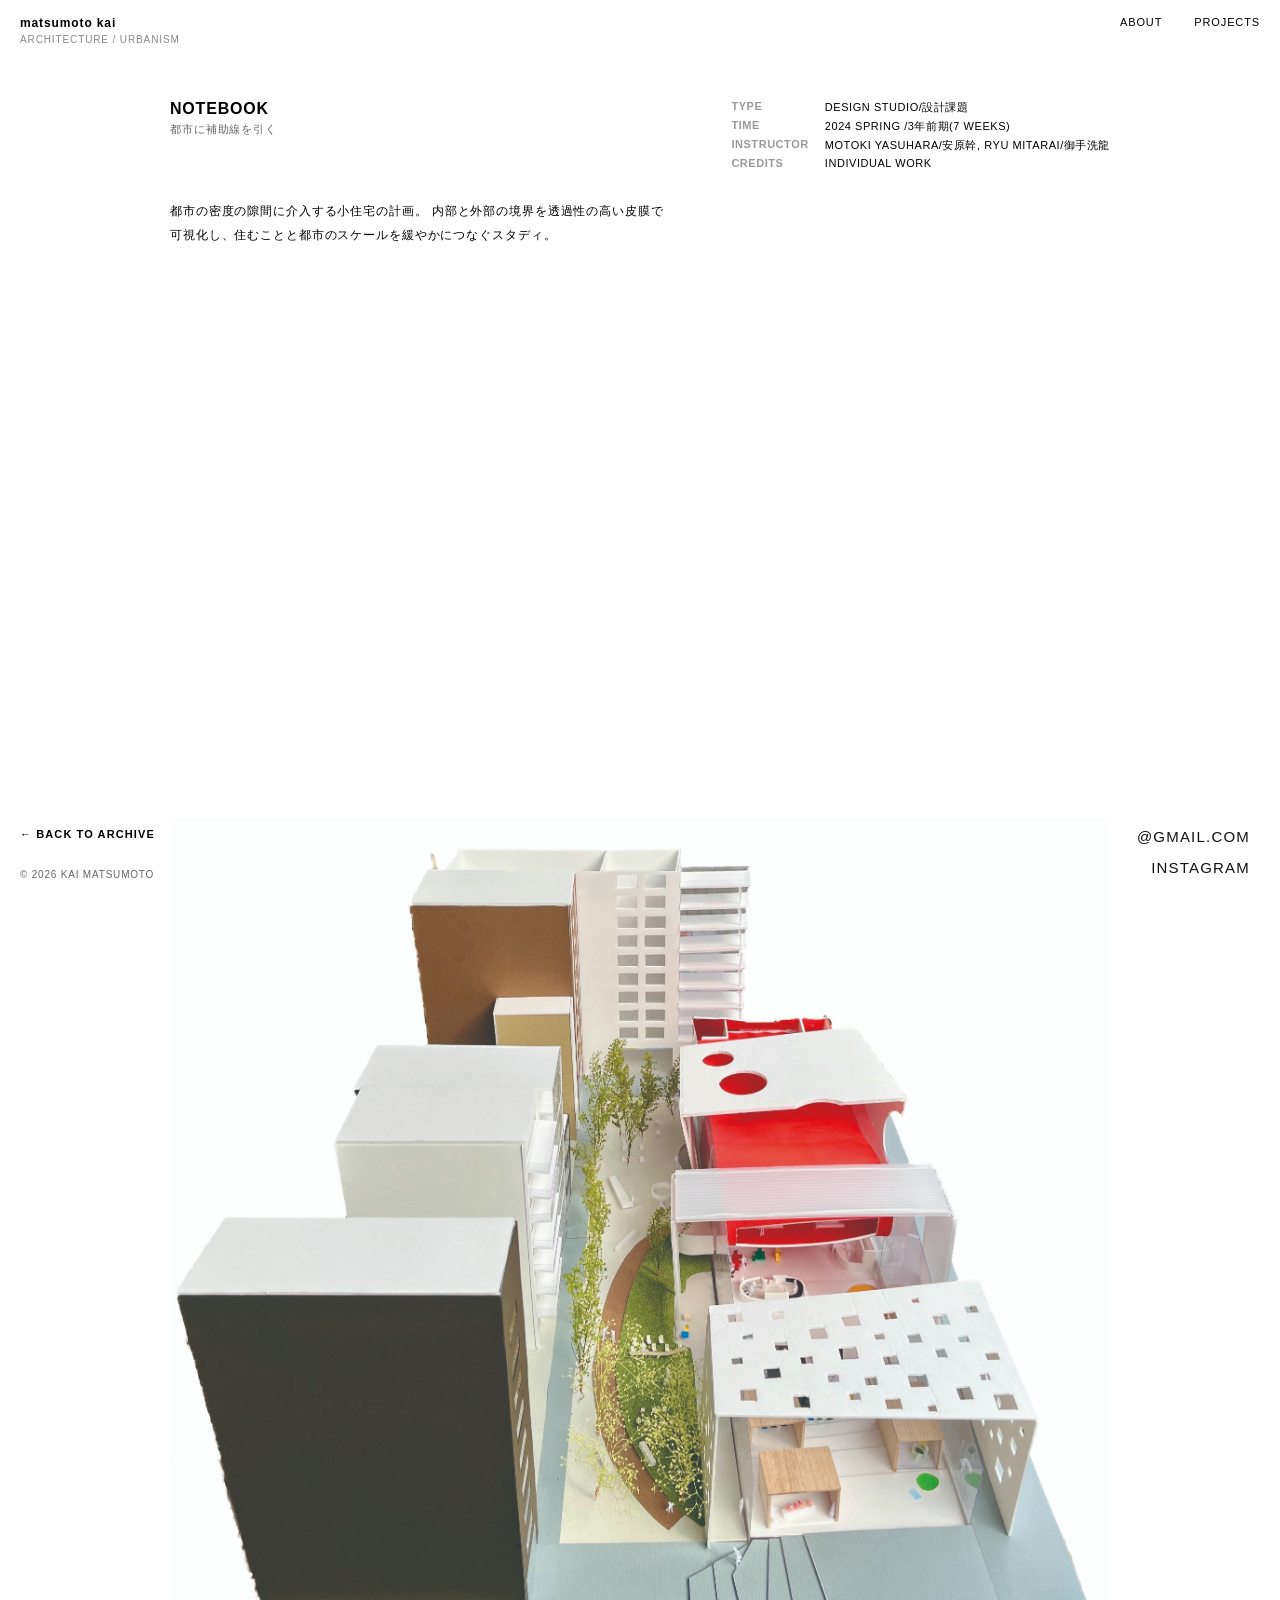
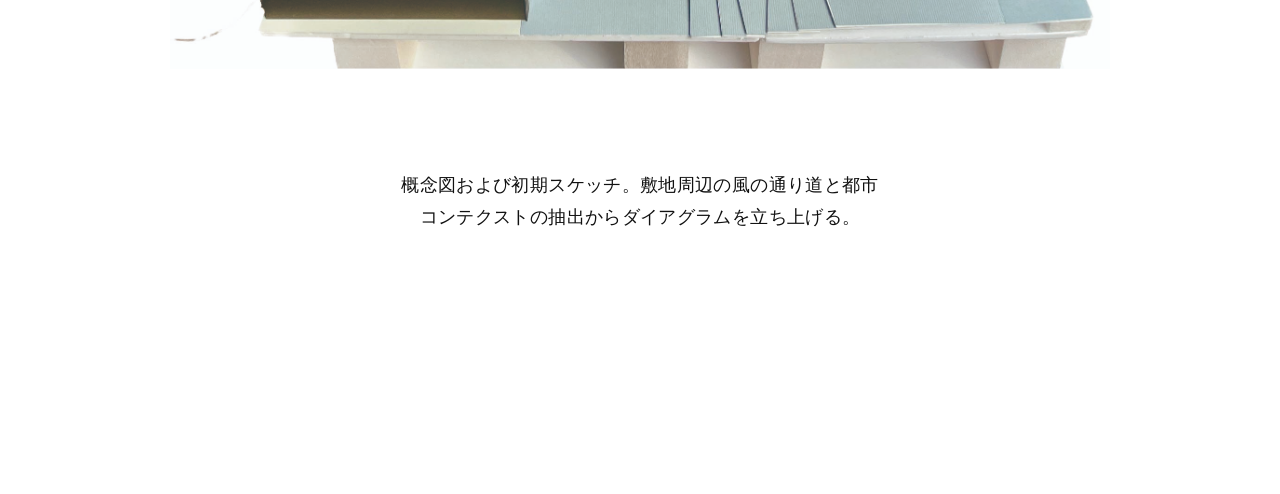
==== Archive-01.html @ 9f792659 "Initial commit - Portfolio Beta" ====
<!DOCTYPE html>
<html lang="ja">
<head>
  <meta charset="UTF-8">
  <meta name="viewport" content="width=device-width, initial-scale=1.0">
    
  <title>matsumoto kai</title>

  
  <!-- ファビコン設定 -->
  <link rel="icon" href="images/favicon.ico" type="image/x-icon">
  <link rel="shortcut icon" href="images/favicon.ico" type="image/x-icon">
  
  <link rel="stylesheet" href="style.css">
</head>
<body>

  <!-- 固定ヘッダー -->
  <header class="site-header">
    <div class="brand">
      <h1 class="name"><a href="index.html">matsumoto kai</a></h1>
      <span class="role">ARCHITECTURE / URBANISM</span>
    </div>
    <nav class="site-nav">
      <a href="#about">ABOUT</a>
      <a href="projects.html">PROJECTS</a>
    </nav>
  </header>

  <!-- 画面左下に常時固定する戻るボタン -->
  <a href="index.html" class="fixed-back-link">← BACK TO ARCHIVE</a>


                            <!--触る必要なし-->






















  <!-- 作品詳細メインコンテンツ -->
  <main class="project-detail">
    


    <!-- 作品ヘッダー（タイトル・スペック） -->
    <header class="detail-header">
      <div class="detail-title-group">
        <h2 class="detail-title">NOTEBOOK</h2>
        <p class="detail-subtitle">都市に補助線を引く</p>
      </div>

      <div class="detail-meta">
        <dl>
          <dt>TYPE</dt><dd>Design Studio/設計課題</dd>
          <dt>TIME</dt><dd>2024 Spring /3年前期(7 Weeks)</dd>
          <dt>INSTRUCTOR</dt><dd>Motoki YASUHARA/安原幹, Ryu Mitarai/御手洗龍</dd>
          <dt>CREDITS</dt><dd>Individual Work</dd>
        </dl>
      </div>
    </header>




    <!-- ステートメント・説明文 -->
    <section class="detail-description">
      <p>
        都市の密度の隙間に介入する小住宅の計画。
        内部と外部の境界を透過性の高い皮膜で可視化し、住むことと都市のスケールを緩やかにつなぐスタディ。
      </p>
    </section>









    <!-- ギャラリー（写真・図面・文章） -->
    <section class="detail-gallery">


      <!-- 画像 1 -->
<div class="gallery-item">
  <video src="images/NOTEBOOK.mp4" autoplay loop muted playsinline></video>
</div>

    <!-- 画像 2-->
      <div class="gallery-item">
        <img src="images/THEATER_2.jpg" alt="Exterior View">
      </div>


      <!-- キャプション／挿入テキスト -->
      <p class="gallery-text">
        概念図および初期スケッチ。敷地周辺の風の通り道と都市コンテクストの抽出からダイアグラムを立ち上げる。
      </p>




    







    </section>

  </main>


































                            <!--触る必要なし-->

  <!-- 固定フッター -->
  <footer class="site-footer">
    <div class="footer-left">
      <span class="copyright-text">© 2026 KAI MATSUMOTO</span>
    </div>
    <div class="footer-right">
      <a href="mailto:kai1801km@gmail.com" class="contact-link">@gmail.com</a>
      <a href="https://instagram.com/your_account" target="_blank" rel="noopener" class="contact-link">INSTAGRAM</a>
    </div>
  </footer>


  

  <!-- ABOUT ポップアップ (モーダル) -->
  <div id="about-modal" class="modal-overlay">
    <div class="modal-content">
      <button class="modal-close" id="close-about">CLOSE [✕]</button>
      
      <div class="about-inner">
        <h2>ABOUT</h2>
        <p class="about-statement">
          建築と都市の境界、空間の解像度を探求するプロファイルテキスト。
          （ここに設計思想やステートメントを自由に入力できます）
        </p>
        
        <div class="about-cv">
          <h3>BIOGRAPHY / CV</h3>
          <ul>
            <li><span>2026 —</span> Independent Practice</li>
            <li><span>2024 —</span> Master of Architecture</li>
          </ul>
        </div>
      </div>
    </div>
  </div>

  <!-- JavaScript（ABOUTモーダル開閉 & 動画再生補正） -->
  <script>
    document.addEventListener('DOMContentLoaded', () => {
      const aboutBtn = document.querySelector('a[href="#about"]');
      const aboutModal = document.getElementById('about-modal');
      const closeAboutBtn = document.getElementById('close-about');

      if (aboutBtn && aboutModal) {
        aboutBtn.addEventListener('click', (e) => {
          e.preventDefault();
          aboutModal.classList.add('is-open');
        });
        if (closeAboutBtn) {
          closeAboutBtn.addEventListener('click', () => {
            aboutModal.classList.remove('is-open');
          });
        }
        aboutModal.addEventListener('click', (e) => {
          if (e.target === aboutModal) aboutModal.classList.remove('is-open');
        });
      }
    });

    window.addEventListener('pageshow', () => {
      const videos = document.querySelectorAll('video');
      videos.forEach(video => {
        video.play().catch(error => {
          console.log("Video play failed:", error);
        });
      });
    });
  </script>

</body>
</html>
---- style.css ----
@charset "UTF-8";

/* ==========================================================================
   1. リセット & ベーススタイル
   ========================================================================== */
* {
  margin: 0;
  padding: 0;
  box-sizing: border-box;
}

body {
  font-family: -apple-system, BlinkMacSystemFont, "Helvetica Neue", "Arial", sans-serif;
  background-color: #ffffff;
  color: #000000;
  font-size: 11px;
  letter-spacing: 0.08em;
  text-transform: uppercase;
  -webkit-font-smoothing: antialiased;
}

a {
  color: inherit;
  text-decoration: none;
}













/* ==========================================================================
   2. 固定ヘッダー & フッター (PCデフォルト)
   ========================================================================== */
.site-header {
  position: fixed;
  top: 16px;
  left: 20px;
  right: 20px;
  display: flex;
  justify-content: space-between;
  align-items: flex-start;
  z-index: 100;
  pointer-events: none;
}

.site-header a,
.site-header span {
  pointer-events: auto;
}

/* 左上：ブランド */
.brand {
  display: inline-flex;
  flex-direction: column;
  gap: 4px;
  background-color: #ffffff;
  padding: 6px 12px;
  margin-top: -6px;
  margin-left: -12px;
}

.name {
  font-size: 12px;
  font-weight: 700;
  text-transform: lowercase;
}

.name a {
  text-transform: lowercase;
  color: inherit;
}

.role {
  color: #888888;
  font-size: 10px;
}

/* 右上：ナビゲーション */
.site-nav {
  display: flex;
  gap: 8px;
  margin-top: -6px;
  margin-right: -12px;
}

.site-nav a {
  display: inline-block;
  background-color: #ffffff;
  padding: 6px 12px;
  color: #000000;
  transition: background-color 0.2s ease, color 0.2s ease;
}

.site-nav a:hover,
.site-nav a.active {
  background-color: #111111;
  color: #ffffff;
}

/* フッター (PC) */
.site-footer {
  position: fixed;
  bottom: 20px;
  left: 20px;
  right: 20px;
  display: flex;
  justify-content: space-between;
  align-items: flex-end;
  z-index: 100;
  pointer-events: none;
  background-color: transparent;
}

.site-footer a,
.site-footer span {
  pointer-events: auto;
}

.footer-left {
  display: flex;
  align-items: flex-end;
}

.copyright-text {
  font-size: 10px;
  color: #666666;
  letter-spacing: 0.08em;
  background-color: transparent !important; /* 白枠消去 */
  padding: 0 !important;
  display: inline-block;
}

.footer-right {
  display: flex;
  gap: 16px;
  align-items: flex-end;
}

.contact-link {
  font-size: 30px;
  font-weight: 300;
  letter-spacing: 0.08em;
  color: #111111;
  background-color: rgba(255, 255, 255, 0.85); /* ★ 85%不透明の半透明白ボックス */
  backdrop-filter: blur(4px);                  /* ★（オプション）背景をほんのりぼかす */
  -webkit-backdrop-filter: blur(4px);
  padding: 6px 12px;
  display: inline-block;
  transition: background-color 0.2s ease, color 0.2s ease;
}

.contact-link:hover {
  background-color: #111111;
  color: #ffffff;
}

/* 画面左下に固定配置する戻るボタン (← BACK TO ARCHIVE) */
.fixed-back-link {
  position: fixed;
  bottom: 60px; /* PC画面の左下（フッターの上） */
  left: 20px;
  font-size: 11px;
  font-weight: 700;
  letter-spacing: 0.1em;
  color: #000000;
  z-index: 100;
  transition: opacity 0.2s ease;
  pointer-events: auto;
  background-color: transparent;
  padding: 0;
}

.fixed-back-link:hover {
  opacity: 0.5;
}












/* ==========================================================================
   3. トップページ：ビジュアルアーカイブ (index.html)
   ========================================================================== */
.gallery-container {
  padding: 100px 20px 80px 20px;
  min-height: 100vh;
}

.gallery-grid {
  display: grid;
  grid-template-columns: repeat(auto-fill, minmax(280px, 1fr));
  gap: 40px 24px;
}

.project-item a {
  display: block;
}

.image-wrapper {
  width: 100%;
  background-color: transparent;
  overflow: hidden;
  margin-bottom: 8px;
  line-height: 0;
}

.image-wrapper img,
.image-wrapper video {
  width: 100%;
  height: auto;
  display: block;
  object-fit: cover;
  transition: opacity 0.3s ease, transform 0.4s ease;
}

.project-item a:hover img,
.project-item a:hover video {
  transform: scale(1.02);
  opacity: 0.9;
}

.project-meta {
  display: flex;
  justify-content: space-between;
  font-size: 10px;
  color: #111111;
  margin-top: 6px;
}

.project-category { color: #888888; }
.project-item.span-2 { grid-column: span 2; }
.project-item.span-3 { grid-column: span 3; }
.project-item.full   { grid-column: 1 / -1; }











/* ==========================================================================
   4. プロジェクト一覧ページ (projects.html)
   ========================================================================== */
.projects-page {
  padding-top: 100px;
  padding-bottom: 120px;
  max-width: 1400px;
  margin: 0 auto;
  padding-left: 30px;
  padding-right: 30px;
}

.page-title {
  font-size: 14px;
  font-weight: 700;
  letter-spacing: 0.12em;
  margin-bottom: 40px;
}

.projects-grid {
  display: grid;
  grid-template-columns: repeat(3, 1fr);
  gap: 36px 24px;
}

.project-card {
  display: block;
  color: #000000;
}

.project-card:hover { opacity: 0.7; }

.card-image {
  width: 100%;
  aspect-ratio: 4 / 3;
  overflow: hidden;
  margin-bottom: 12px;
  background-color: #f5f5f5;
}

.card-image img {
  width: 100%;
  height: 100%;
  object-fit: cover;
  display: block;
}

.card-info {
  display: flex;
  flex-direction: column;
  gap: 2px;
}

.card-title {
  font-size: 11px;
  font-weight: 700;
  letter-spacing: 0.05em;
  line-height: 1.4;
}

.card-sub {
  font-size: 10px;
  color: #666666;
  letter-spacing: 0.05em;
}










/* ==========================================================================
   5. 作品詳細ページ (project-01.html 等)
   ========================================================================== */
.project-detail {
  padding-top: 100px;
  padding-bottom: 120px;
  padding-left: 30px;  /* ★ 画面幅を縮めても左右キワまで攻めないための安全余白 */
  padding-right: 30px; /* ★ */
  max-width: 1000px;
  margin: 0 auto;
  box-sizing: border-box;
}

.detail-header {
  display: flex;
  justify-content: space-between;
  align-items: flex-start;
  margin-bottom: 30px;
  flex-wrap: wrap;
  gap: 20px;
}

.detail-title {
  font-size: 16px;
  font-weight: 700;
  letter-spacing: 0.05em;
  margin-bottom: 4px;
}

.detail-subtitle {
  font-size: 11px;
  color: #666666;
  letter-spacing: 0.08em;
}

.detail-meta dl {
  display: grid;
  grid-template-columns: auto 1fr;
  gap: 4px 16px;
  font-size: 11px;
  letter-spacing: 0.05em;
}

.detail-meta dt { font-weight: 700; color: #999999; }
.detail-meta dd { margin: 0; }

.detail-description {
  max-width: 500px;
  font-size: 12px;
  line-height: 2;
  font-weight: 300;
  margin-bottom: 60px;
}

.detail-gallery {
  display: flex;
  flex-direction: column;
  gap: 40px;
  margin-bottom: 80px;
}

.gallery-item img,
.gallery-item video {
  width: 100%;
  height: auto;
  display: block;
}

.gallery-text {
  max-width: 480px;
  margin: 60px auto;
  font-size: 18px;
  line-height: 1.8;
  font-weight: 400;
  text-align: center;
  color: #111111;
  letter-spacing: 0.02em;
}

@media (min-width: 769px) {
  /* PC表示の作品詳細ページでのみ、コンタクトリンクを右寄せ・縦並び・15pxにする */
  .project-detail ~ .site-footer .footer-right,
  body.page-project-detail .site-footer .footer-right {
    flex-direction: column !important;
    align-items: flex-end !important;
    gap: 6px !important;
  }

  .project-detail ~ .site-footer .contact-link,
  body.page-project-detail .site-footer .contact-link {
    font-size: 15px !important; /* PC版のみ15px */
    padding: 4px 10px !important;
  }
}













/* ==========================================================================
   6. ABOUT モーダル (ポップアップ)
   ========================================================================== */
.modal-overlay {
  position: fixed;
  top: 0;
  left: 0;
  width: 100vw;
  height: 100vh;
  background-color: transparent;
  z-index: 1000;
  display: flex;
  justify-content: center;
  align-items: center;
  opacity: 0;
  pointer-events: none;
  transition: opacity 0.2s ease;
}

.modal-overlay.is-open {
  opacity: 1;
  pointer-events: auto;
}

.modal-content {
  background-color: #ffffff;
  border: 1px dashed #000000;
  padding: 40px;
  width: 90%;
  max-width: 600px;
  max-height: 80vh;
  overflow-y: auto;
  position: relative;
  border-radius: 0;
}

.modal-close {
  position: absolute;
  top: 20px;
  right: 20px;
  background: none;
  border: none;
  font-size: 11px;
  font-weight: 300;
  cursor: pointer;
  letter-spacing: 0.1em;
}

.about-inner h2 {
  font-size: 14px;
  font-weight: 700;
  letter-spacing: 0.12em;
  margin-bottom: 24px;
}

.about-statement {
  font-size: 12px;
  line-height: 1.8;
  font-weight: 300;
  margin-bottom: 32px;
}

.about-cv h3 {
  font-size: 11px;
  font-weight: 700;
  margin-bottom: 12px;
}

.about-cv ul {
  list-style: none;
  padding: 0;
  font-size: 11px;
  font-weight: 300;
}

.about-cv li { margin-bottom: 6px; }












/* ==========================================================================
   7. スマホ・モバイル表示専用の調整 (768px以下)
   ========================================================================== */
@media (max-width: 768px) {

  /* --- 1. 共通左右余白の統一 --- */
  .site-header,
  .site-footer,
  .project-detail,
  .projects-page,
  .gallery-container {
    padding-left: 16px !important;
    padding-right: 16px !important;
    box-sizing: border-box;
  }

  /* --- 2. スマホ用ヘッダー（上下中央揃え & 白帯あり） --- */
  .site-header {
    position: fixed !important;
    top: 0 !important;
    left: 0 !important;
    right: 0 !important;
    padding: 12px 16px !important;
    background-color: #ffffff !important;
    border-bottom: 1px solid #f0f0f0;
    align-items: center !important;
    z-index: 1000 !important;
  }

  .brand {
    background-color: transparent !important;
    margin: 0 !important;
    padding: 0 !important;
  }

  .site-nav {
    margin: 0 !important;
    align-items: center !important;
  }

  .site-nav a {
    background-color: transparent !important;
    padding: 0 !important;
  }

  /* --- 3. メインコンテンツの上余白 --- */
  .project-detail,
  .projects-page {
    padding-top: 110px !important;
    padding-bottom: 160px !important;
  }

  /* --- 4. 固定戻るボタン (← BACK TO ARCHIVE) --- */
  .fixed-back-link {
    position: fixed !important;
    top: auto !important;
    bottom: 42px !important; /* コンタクトリンクの上 */
    left: 16px !important;
    transform: none !important;
    font-size: 11px !important;
    font-weight: 700 !important;
    background-color: transparent !important;
    padding: 0 !important;
    z-index: 101;
  }

  /* --- 5. スマホ用フッター（固定表示・コピーライトが一番下） --- */
  .site-footer {
    position: fixed !important;
    bottom: 12px !important;
    left: 16px !important;
    right: 16px !important;
    padding: 0 !important;
    background-color: transparent !important;
    display: flex !important;
    flex-direction: column-reverse !important; /* 表示順逆転 */
    align-items: stretch !important;
    gap: 8px !important;
    pointer-events: none !important;
  }

  /* メールとインスタ（縦並び・右寄せ・白ボックス） */
  .footer-right {
    display: flex !important;
    flex-direction: column !important;
    align-items: flex-end !important;
    gap: 6px !important;
    width: 100% !important;
  }


  .contact-link {
    font-size: 11px !important;
    font-weight: 300 !important;
    background-color: rgba(255, 255, 255, 0.85) !important; /* ★ スマホも半透明白 */
    backdrop-filter: blur(4px);
    -webkit-backdrop-filter: blur(4px);
    padding: 6px 12px !important;
    letter-spacing: 0.08em !important;
    display: inline-block !important;
  }



  /* コピーライト（一番最下部・中央・文字のみ） */
  .footer-left {
    width: 100% !important;
    text-align: center !important;
    margin-top: 4px !important;
  }

  .copyright-text {
    font-size: 10px !important;
    color: #666666 !important;
    letter-spacing: 0.08em !important;
    background-color: transparent !important;
    padding: 0 !important;
    display: inline-block !important;
  }

  /* --- 6. 本文・ギャラリー調整 --- */
  .gallery-container {
    padding-top: 90px !important;
  }

  .gallery-text {
    width: 100% !important;
    max-width: 100% !important;
    padding: 0 10px !important;
    font-size: 14px !important;
    line-height: 1.7 !important;
  }

  .project-item.span-2,
  .project-item.span-3 {
    grid-column: span 1 !important;
  }
}
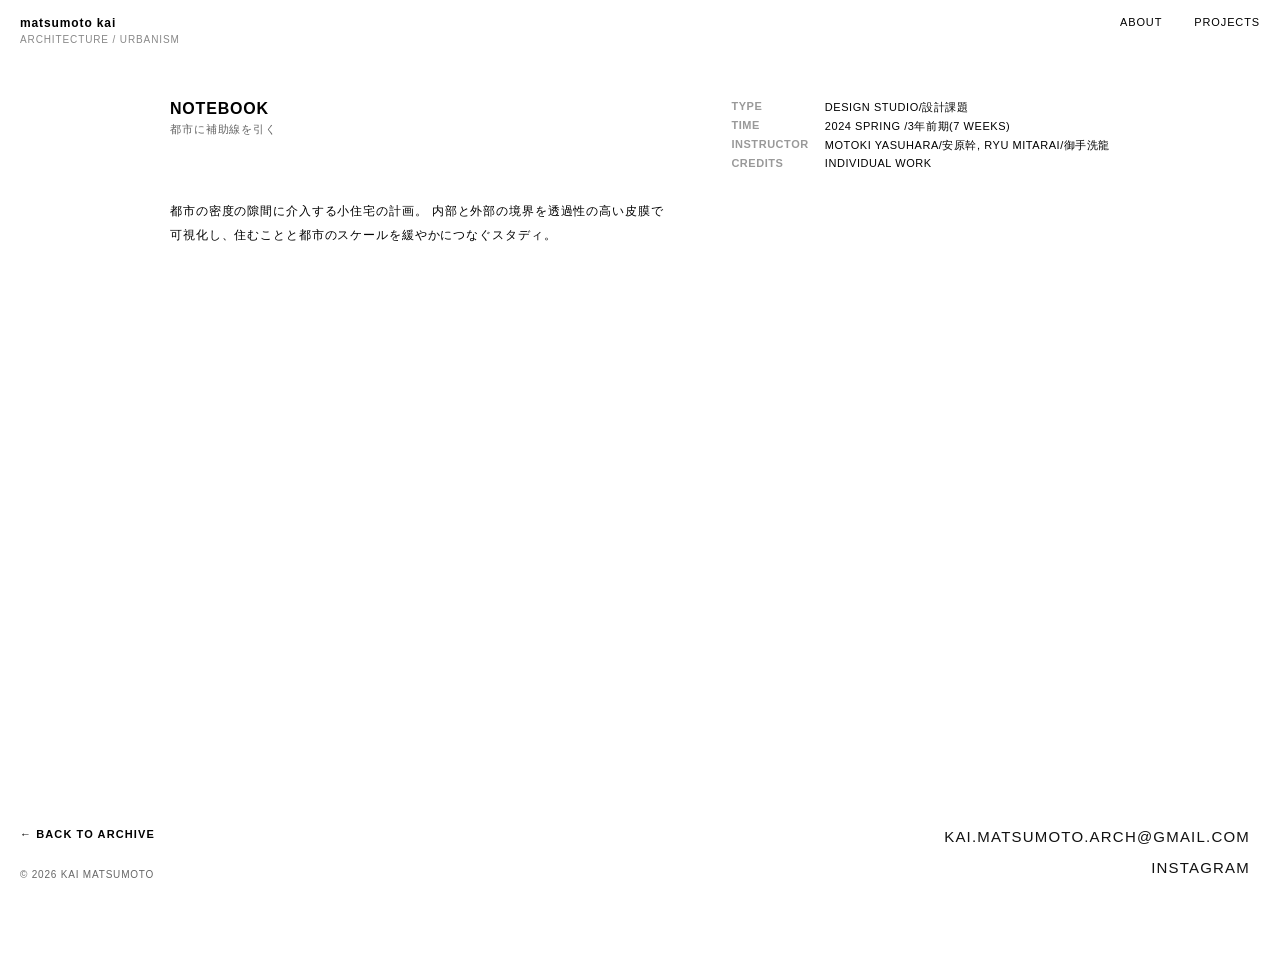
==== commit 2f720cdd: "変更内容のメモ" ====
--- a/Archive-01.html
+++ b/Archive-01.html
@@ -104,16 +104,9 @@
   <video src="images/NOTEBOOK.mp4" autoplay loop muted playsinline></video>
 </div>
 
-    <!-- 画像 2-->
-      <div class="gallery-item">
-        <img src="images/THEATER_2.jpg" alt="Exterior View">
-      </div>
-
-
-      <!-- キャプション／挿入テキスト -->
-      <p class="gallery-text">
-        概念図および初期スケッチ。敷地周辺の風の通り道と都市コンテクストの抽出からダイアグラムを立ち上げる。
-      </p>
+
+
+
 
 
 
@@ -171,8 +164,8 @@
       <span class="copyright-text">© 2026 KAI MATSUMOTO</span>
     </div>
     <div class="footer-right">
-      <a href="mailto:kai1801km@gmail.com" class="contact-link">@gmail.com</a>
-      <a href="https://instagram.com/your_account" target="_blank" rel="noopener" class="contact-link">INSTAGRAM</a>
+      <a href="mailto:kai.matsumoto.arch@gmail.com" class="contact-link">kai.matsumoto.arch@gmail.com</a>
+      <a href="https://instagram.com/matsumotookai" target="_blank" rel="noopener" class="contact-link">INSTAGRAM</a>
     </div>
   </footer>
 
--- a/style.css
+++ b/style.css
@@ -396,9 +396,14 @@
 .gallery-item img,
 .gallery-item video {
   width: 100%;
+  max-height: 80vh;    /* ★ 画面高さの80%を超えないように制限（1画面に収める） */
+  object-fit: contain; /* ★ 縦横比を保って画像・動画全体を縮小表示 */
   height: auto;
   display: block;
-}
+  margin: 0 auto;      /* 中央寄せ */
+}
+
+
 
 .gallery-text {
   max-width: 480px;
@@ -468,7 +473,7 @@
   border: 1px dashed #000000;
   padding: 40px;
   width: 90%;
-  max-width: 600px;
+  max-width: 700px;
   max-height: 80vh;
   overflow-y: auto;
   position: relative;
@@ -494,8 +499,19 @@
   margin-bottom: 24px;
 }
 
+.formula {
+  text-align: center;
+  font-family: "Times New Roman", Times, Georgia, serif; /* 美しい数式用フォント */
+  font-size: 1.35rem; /* ほんの少しサイズをアップ */
+  letter-spacing: 0.08em;
+  margin-top: 2rem;
+  margin-bottom: 3rem;
+  text-transform: none;
+  opacity: 0.95;
+}
+
 .about-statement {
-  font-size: 12px;
+  font-size: 13px;
   line-height: 1.8;
   font-weight: 300;
   margin-bottom: 32px;
